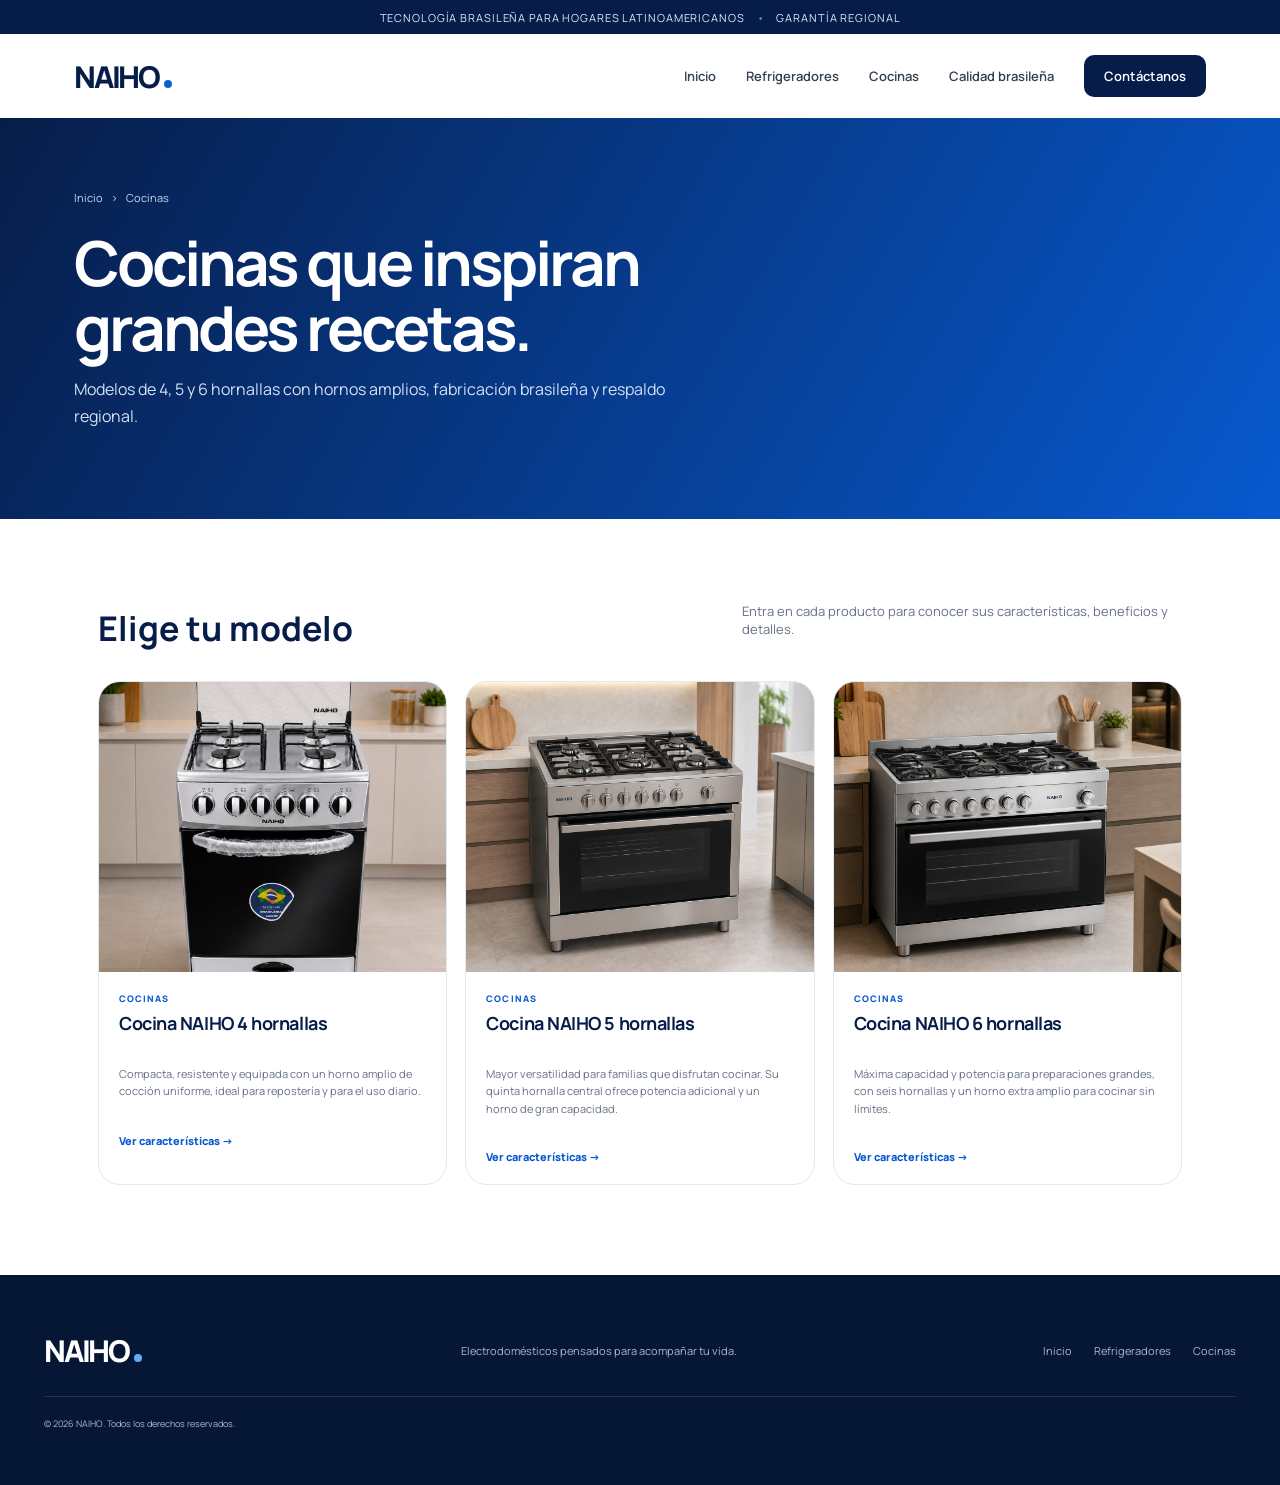
==== cocinas.html @ 5c00df86 "Sitio multip?gina con fichas completas de productos" ====
<!doctype html><html lang="es"><head><meta charset="utf-8"><meta name="viewport" content="width=device-width,initial-scale=1"><meta name="description" content="Cocinas NAIHO de 4, 5 y 6 hornallas."><title>Cocinas | NAIHO</title><link rel="preconnect" href="https://fonts.googleapis.com"><link rel="preconnect" href="https://fonts.gstatic.com" crossorigin><link href="https://fonts.googleapis.com/css2?family=Manrope:wght@400;500;600;700;800&display=swap" rel="stylesheet"><link rel="stylesheet" href="pages.css"></head><body data-page="category" data-category="cocinas"><script src="pages.js"></script></body></html>
---- pages.css ----
@import url('styles.css');
.sub-hero{background:linear-gradient(120deg,#071d49,#0759cf);color:#fff;padding:72px 24px}.sub-hero>div{max-width:1132px;margin:auto}.breadcrumbs{display:flex;gap:8px;align-items:center;font-size:11px;color:#c7daf7;margin-bottom:25px}.breadcrumbs a:hover{color:#fff}.sub-hero h1{font-size:clamp(38px,5vw,62px);line-height:1.05;letter-spacing:-.05em;margin:0 0 15px;max-width:750px}.sub-hero p{max-width:650px;color:#d2e1f5;line-height:1.7}.category-wrap{max-width:1132px;margin:auto;padding:70px 24px 90px}.category-intro{display:flex;justify-content:space-between;align-items:end;gap:30px;margin-bottom:30px}.category-intro h2{font-size:34px;color:var(--navy);margin:0}.category-intro p{max-width:440px;color:var(--muted);font-size:13px}.detail{max-width:1132px;margin:auto;padding:38px 24px 90px}.back-row{display:flex;gap:18px;align-items:center;margin-bottom:30px;font-size:12px}.back-button{border:0;background:#edf4ff;color:var(--blue);padding:10px 15px;border-radius:8px;font-weight:700;cursor:pointer}.detail-grid{display:grid;grid-template-columns:1.05fr .95fr;gap:55px;align-items:start}.detail-photo{background:#edf2f7;border-radius:24px;overflow:hidden;aspect-ratio:1/1}.detail-photo img{width:100%;height:100%;object-fit:cover}.detail-copy .kicker{display:block;margin-bottom:12px}.detail-copy h1{font-size:clamp(36px,4.5vw,56px);line-height:1.05;color:var(--navy);letter-spacing:-.05em;margin:0 0 18px}.detail-copy>.lead{color:var(--muted);line-height:1.75;font-size:14px}.spec-grid{display:grid;grid-template-columns:1fr 1fr;gap:12px;margin:28px 0}.spec{background:#f6f8fb;border-radius:12px;padding:15px}.spec small,.spec b{display:block}.spec small{font-size:9px;color:var(--muted);text-transform:uppercase;letter-spacing:.08em}.spec b{font-size:13px;color:var(--navy);margin-top:5px}.feature-list{list-style:none;padding:0;margin:25px 0}.feature-list li{padding:12px 0;border-bottom:1px solid var(--line);font-size:13px;color:#344054}.feature-list li:before{content:'✓';color:#0a9b60;font-weight:800;margin-right:10px}.detail-actions{display:flex;gap:10px;flex-wrap:wrap}.mini-note{font-size:10px;color:var(--muted);margin-top:14px}.page-footer{margin-top:0}@media(max-width:800px){.detail-grid{grid-template-columns:1fr}.category-intro{align-items:start;flex-direction:column}.sub-hero{padding-top:55px}.detail-photo{aspect-ratio:4/3}}@media(max-width:600px){.sub-hero h1{font-size:38px}.category-wrap,.detail{padding-left:18px;padding-right:18px}.spec-grid{grid-template-columns:1fr}.detail-copy h1{font-size:36px}.detail-actions .button{width:100%}}
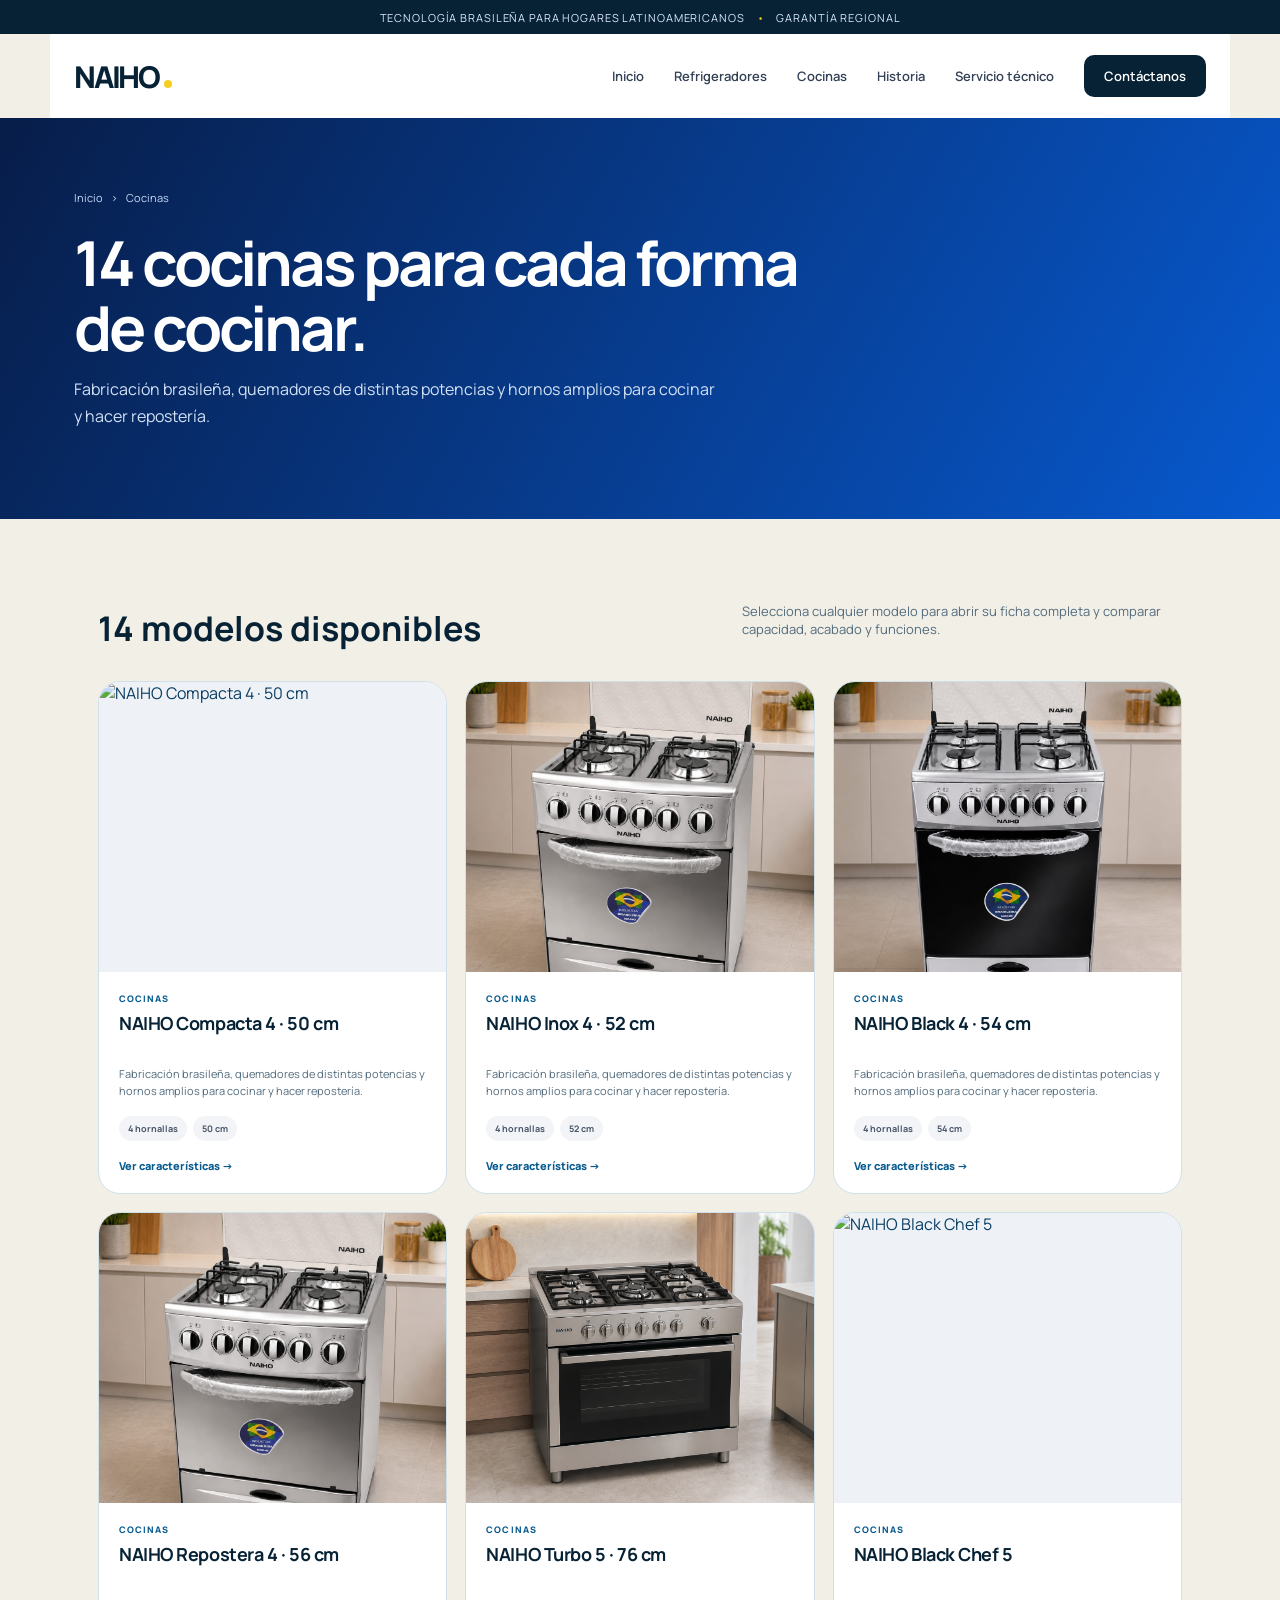
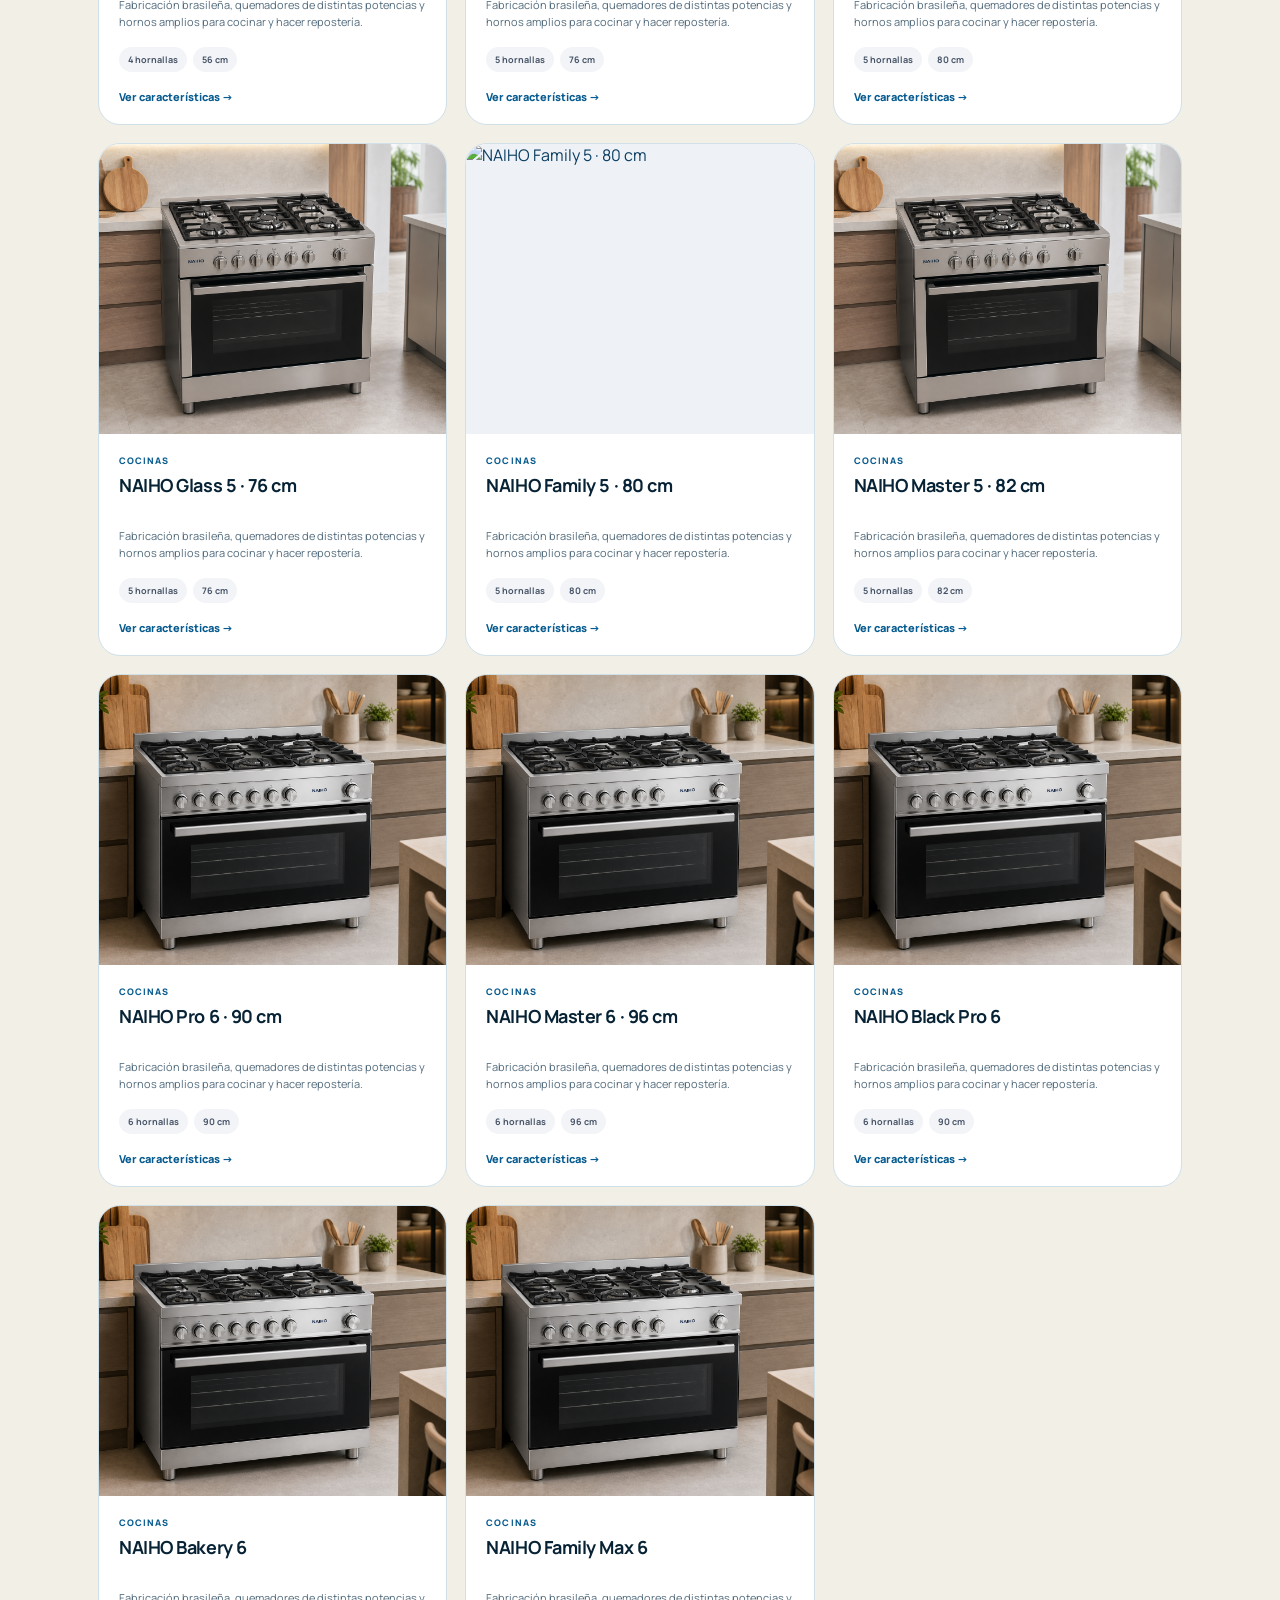
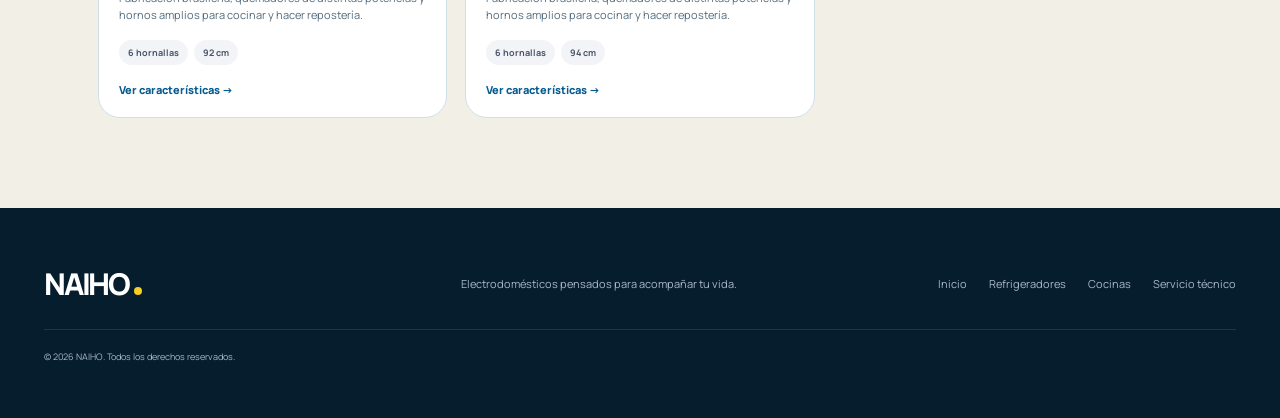
==== commit fa0c80ba: "Ampl?a cat?logo NAIHO: cocinas.html" ====
--- a/cocinas.html
+++ b/cocinas.html
@@ -1 +1 @@
-<!doctype html><html lang="es"><head><meta charset="utf-8"><meta name="viewport" content="width=device-width,initial-scale=1"><meta name="description" content="Cocinas NAIHO de 4, 5 y 6 hornallas."><title>Cocinas | NAIHO</title><link rel="preconnect" href="https://fonts.googleapis.com"><link rel="preconnect" href="https://fonts.gstatic.com" crossorigin><link href="https://fonts.googleapis.com/css2?family=Manrope:wght@400;500;600;700;800&display=swap" rel="stylesheet"><link rel="stylesheet" href="pages.css"></head><body data-page="category" data-category="cocinas"><script src="pages.js"></script></body></html>
+<!doctype html><html lang="es"><head><meta charset="utf-8"><meta name="viewport" content="width=device-width,initial-scale=1"><meta name="description" content="Cocinas NAIHO de 4, 5 y 6 hornallas."><title>Cocinas | NAIHO</title><link rel="preconnect" href="https://fonts.googleapis.com"><link rel="preconnect" href="https://fonts.gstatic.com" crossorigin><link href="https://fonts.googleapis.com/css2?family=Manrope:wght@400;500;600;700;800&display=swap" rel="stylesheet"><link rel="stylesheet" href="pages.css"><link rel="stylesheet" href="styles.css"></head><body data-page="category" data-category="cocinas"><script src="pages-v2.js"></script></body></html>
--- a/styles.css
+++ b/styles.css
@@ -0,0 +1,30 @@
+:root{--navy:#071d49;--blue:#073b91;--bright:#0759cf;--sky:#eaf3ff;--ink:#101828;--muted:#667085;--line:#e4e7ec;--white:#fff;--radius:22px}*{box-sizing:border-box}html{scroll-behavior:smooth}body{margin:0;font-family:Manrope,Arial,sans-serif;color:var(--ink);background:#fff}a{text-decoration:none;color:inherit}button{font:inherit}.topbar{height:34px;background:var(--navy);color:#dce9ff;display:flex;align-items:center;justify-content:center;font-size:11px;letter-spacing:.08em;text-transform:uppercase}.topbar span{color:#45a4ff;margin:0 12px}.header{height:84px;display:flex;align-items:center;justify-content:space-between;max-width:1240px;margin:auto;padding:0 24px;background:#fff}.logo{font-size:30px;font-weight:800;letter-spacing:-.075em;color:var(--navy);position:relative}.logo span{display:inline-block;width:8px;height:8px;background:#0b63ce;border-radius:50%;margin-left:5px}.nav{display:flex;align-items:center;gap:30px;font-size:13px;font-weight:600;color:#344054}.nav a{transition:.2s}.nav a:hover{color:var(--bright)}.nav-cta{background:var(--navy);color:#fff!important;padding:12px 20px;border-radius:10px}.menu{display:none;background:none;border:0;padding:5px}.menu i{display:block;width:25px;height:2px;background:var(--navy);margin:5px}.hero{min-height:675px;display:grid;grid-template-columns:1fr 1fr;background:linear-gradient(115deg,#f7faff 0%,#eef5ff 52%,#dcecff 100%);overflow:hidden}.hero-copy{padding:92px max(32px,calc((100vw - 1240px)/2));padding-right:40px;z-index:2}.eyebrow,.kicker{font-size:11px;font-weight:800;letter-spacing:.15em;color:var(--bright)}.eyebrow span{display:inline-grid;place-items:center;background:var(--bright);color:#fff;border-radius:50%;width:22px;height:22px;margin-right:8px}.hero h1{font-size:clamp(43px,4.4vw,70px);line-height:1.03;letter-spacing:-.055em;margin:20px 0;color:var(--navy);max-width:630px}.hero-copy>p{max-width:585px;font-size:17px;line-height:1.75;color:#475467}.hero-actions{display:flex;gap:12px;margin-top:34px}.button{display:inline-flex;align-items:center;justify-content:center;gap:18px;padding:15px 23px;border-radius:11px;font-size:13px;font-weight:800;transition:.2s}.button:hover{transform:translateY(-2px)}.primary{background:var(--bright);color:#fff;box-shadow:0 10px 25px #0759cf33}.secondary{border:1px solid #b7c8dc;color:var(--navy);background:#ffffffaa}.hero-proof{display:flex;margin-top:50px}.hero-proof div{padding:0 24px;border-left:1px solid #bfd0e4}.hero-proof div:first-child{padding-left:0;border:0}.hero-proof b,.hero-proof small{display:block}.hero-proof b{font-size:15px;color:var(--navy)}.hero-proof small{font-size:10px;margin-top:5px;color:#667085}.hero-visual{position:relative;display:flex;align-items:flex-end;justify-content:center}.hero-visual img{position:relative;z-index:2;max-height:620px;width:min(88%,600px);object-fit:cover;object-position:50% 44%;clip-path:inset(0 0 4% 0 round 36px);filter:drop-shadow(0 30px 30px #001c4a33)}.blue-orbit{position:absolute;width:630px;height:630px;border-radius:50%;background:linear-gradient(145deg,#0a5dd2,#052b70);right:-80px;bottom:-120px}.blue-orbit:before,.blue-orbit:after{content:"";position:absolute;border:1px solid #ffffff33;border-radius:50%;inset:55px}.blue-orbit:after{inset:115px}.hero-label{position:absolute;z-index:4;top:45px;right:35px;color:#fff;background:#071d49;padding:9px 14px;border-radius:30px;font-size:10px;font-weight:800;letter-spacing:.08em;text-transform:uppercase}.floating-card{position:absolute;z-index:4;bottom:45px;left:0;background:#fff;border-radius:14px;padding:14px 18px;display:flex;align-items:center;gap:12px;box-shadow:0 15px 50px #001c4a33}.floating-card>span{display:grid;place-items:center;width:34px;height:34px;border-radius:50%;background:#e9f8ef;color:#13a05f}.floating-card b,.floating-card small{display:block}.floating-card b{font-size:12px}.floating-card small{font-size:9px;color:var(--muted);margin-top:3px}.trust-strip{max-width:1240px;margin:-1px auto 0;display:grid;grid-template-columns:repeat(4,1fr);padding:28px 24px;border-bottom:1px solid var(--line)}.trust-strip article{display:flex;align-items:center;gap:13px;padding:5px 22px;border-right:1px solid var(--line)}.trust-strip article:last-child{border:0}.trust-strip>article>span{color:var(--bright);font-size:22px}.trust-strip b,.trust-strip small{display:block}.trust-strip b{font-size:12px}.trust-strip small{font-size:9px;color:var(--muted);margin-top:4px}.section{max-width:1240px;margin:auto;padding:100px 24px}.section-heading{display:flex;align-items:flex-end;justify-content:space-between;gap:40px}.section-heading h2,.quality h2,.cta h2{font-size:clamp(33px,3.5vw,50px);letter-spacing:-.045em;margin:10px 0;color:var(--navy)}.section-heading>p{max-width:430px;color:var(--muted);line-height:1.7;font-size:14px}.tabs{display:flex;gap:8px;margin:38px 0 25px;overflow-x:auto;padding-bottom:4px}.tab{border:1px solid var(--line);background:#fff;padding:10px 16px;border-radius:40px;color:#475467;font-size:11px;font-weight:700;white-space:nowrap;cursor:pointer}.tab.active{background:var(--navy);color:#fff;border-color:var(--navy)}.product-grid{display:grid;grid-template-columns:repeat(3,1fr);gap:20px}.product-card{border:1px solid var(--line);border-radius:var(--radius);overflow:hidden;background:#fff;transition:.25s}.product-card:hover{transform:translateY(-5px);box-shadow:0 18px 50px #10182812}.product-card.hidden{display:none}.product-image{height:350px;background:#f3f6fa;position:relative;overflow:hidden;display:flex;align-items:flex-end;justify-content:center}.product-image.local img{width:100%;height:100%;object-fit:cover;object-position:center 38%;transition:.4s}.product-card:hover .product-image.local img{transform:scale(1.035)}.product-image.crop img{object-position:center 42%}.badge{position:absolute;z-index:2;top:16px;left:16px;background:var(--bright);color:#fff;padding:7px 10px;border-radius:6px;font-size:9px;font-weight:800;letter-spacing:.08em}.badge.cool{background:#13a05f}.product-info{padding:22px}.product-info small{color:var(--bright);font-size:9px;font-weight:800;letter-spacing:.12em}.product-info h3{font-size:20px;color:var(--navy);margin:7px 0 8px;letter-spacing:-.025em}.product-info p{font-size:12px;line-height:1.6;color:var(--muted);margin:0 0 15px}.chips{display:flex;gap:6px;flex-wrap:wrap}.chips span{font-size:9px;font-weight:700;color:#475467;background:#f2f4f7;padding:6px 9px;border-radius:20px}.product-image.fridge{align-items:center}.fridge.one{background:linear-gradient(145deg,#dbe7f3,#f7fafc)}.fridge.two{background:linear-gradient(145deg,#eff2f5,#d4dbe3)}.appliance{filter:drop-shadow(0 18px 18px #22334a33)}.fridge-art{height:285px;width:145px;background:linear-gradient(90deg,#eef2f5,#fff 45%,#dbe1e6);border-radius:13px 13px 8px 8px;border:2px solid #c2cad2;position:relative}.fridge-art:before{content:"NAIHO";position:absolute;top:18px;left:17px;font-weight:800;font-size:10px;color:#1b2735}.fridge-art:after{content:"";position:absolute;top:40%;left:0;right:0;height:2px;background:#bcc5ce}.fridge-art i{position:absolute;right:12px;width:3px;height:55px;background:#727c86;border-radius:3px}.fridge-art i:first-child{top:55px}.fridge-art i:last-child{top:137px}.fridge-art.slim{width:128px;height:295px;background:linear-gradient(90deg,#26313b,#5b6670 50%,#1a2229);border-color:#131a20}.fridge-art.slim:before{color:#fff}.product-image.stove{align-items:flex-end}.stove.blue{background:linear-gradient(145deg,#dfeaff,#b8cdec)}.stove.silver{background:linear-gradient(145deg,#edf0f3,#c9d0d7)}.stove-art{height:265px;width:220px;background:linear-gradient(90deg,#e1e5e8,#fff 45%,#c8cdd1);border:2px solid #aab2b9;border-radius:12px 12px 3px 3px;position:relative}.stove-art:after{content:"";position:absolute;left:18px;right:18px;top:90px;height:125px;background:#151d24;border-radius:7px;border:5px solid #d4d8da}.stove-art>b{position:absolute;z-index:2;top:67px;left:91px;font-size:9px}.burners{height:58px;background:#929ba2;display:grid;grid-template-columns:repeat(3,1fr);gap:6px;padding:8px;border-radius:9px 9px 0 0}.burners i{background:#1b2228;border-radius:50%;border:4px solid #d9dde0}.burners.five{grid-template-columns:repeat(3,1fr)}.burners.five i:nth-child(4){grid-column:1/2;margin-left:18px}.burners.five i:nth-child(5){grid-column:3/4;margin-right:18px}.quality{background:var(--navy);color:#fff;display:grid;grid-template-columns:1fr 1fr;min-height:720px}.quality-image{position:relative;overflow:hidden;min-height:620px}.quality-image:after{content:"";position:absolute;inset:0;background:linear-gradient(90deg,transparent 60%,var(--navy))}.quality-image img{width:100%;height:100%;object-fit:cover;object-position:center 38%}.quality-image>span{position:absolute;z-index:2;left:9%;bottom:8%;width:115px;height:115px;border-radius:50%;background:#fff;color:var(--blue);display:grid;place-content:center;text-align:center;line-height:1.1;font-size:11px;transform:rotate(-8deg);box-shadow:0 10px 40px #001a4b55}.quality-image span b{font-size:24px;text-transform:uppercase}.quality-copy{padding:90px max(30px,calc((100vw - 1240px)/2));padding-left:70px}.kicker.light{color:#6eb2ff}.quality h2{color:#fff}.quality-copy>p{color:#bac6d9;line-height:1.8;max-width:580px;font-size:14px}.quality-list{margin-top:38px}.quality-list article{display:flex;gap:20px;padding:20px 0;border-top:1px solid #ffffff1f}.quality-list article>span{font-size:12px;color:#6eb2ff;font-weight:800}.quality-list b{font-size:14px}.quality-list p{font-size:11px;color:#9eacc2;line-height:1.6;margin:6px 0 0}.cta{max-width:1192px;margin:90px auto;padding:60px 65px;border-radius:28px;background:linear-gradient(120deg,#e7f1ff,#f7faff);display:flex;align-items:center;justify-content:space-between;gap:30px}.cta h2{margin-bottom:5px}.cta p{color:var(--muted);font-size:13px}footer{background:#061735;color:#aab8cc;padding:55px max(24px,calc((100vw - 1192px)/2));display:grid;grid-template-columns:1.2fr 1.3fr 1fr;align-items:center;gap:25px}footer .light-logo{color:#fff}footer p{font-size:11px}footer>div{display:flex;justify-content:flex-end;gap:22px;font-size:11px}footer>small{grid-column:1/-1;border-top:1px solid #ffffff1c;padding-top:20px;font-size:9px}.light-logo span{background:#5cacff}
+@media(max-width:900px){.menu{display:block}.nav{position:absolute;z-index:10;top:118px;left:16px;right:16px;background:#fff;padding:25px;border-radius:16px;box-shadow:0 20px 60px #0b183333;display:none;flex-direction:column;align-items:stretch}.nav.open{display:flex}.hero{grid-template-columns:1fr}.hero-copy{padding:70px 28px 25px}.hero-visual{min-height:540px}.hero-visual img{max-height:520px}.blue-orbit{right:-140px}.floating-card{left:25px}.trust-strip{grid-template-columns:1fr 1fr}.trust-strip article:nth-child(2){border-right:0}.product-grid{grid-template-columns:1fr 1fr}.quality{grid-template-columns:1fr}.quality-image{min-height:590px}.quality-copy{padding:65px 28px}.cta{margin:60px 24px}.section-heading{align-items:flex-start;flex-direction:column}.section-heading>p{margin:0}.product-image{height:330px}}
+@media(max-width:600px){.topbar{font-size:8px;text-align:center;padding:0 8px}.header{height:72px}.nav{top:104px}.hero-copy{padding-top:50px}.hero h1{font-size:42px}.hero-copy>p{font-size:14px}.hero-actions{flex-direction:column;align-items:stretch}.hero-proof{display:grid;grid-template-columns:1fr 1fr;gap:20px}.hero-proof div{padding:0 12px}.hero-proof div:nth-child(3){grid-column:1/-1;border:0;padding:0}.hero-visual{min-height:440px}.hero-visual img{max-height:420px;width:95%}.blue-orbit{width:460px;height:460px}.hero-label{top:15px;right:15px}.floating-card{bottom:20px}.trust-strip{grid-template-columns:1fr;padding:20px 18px}.trust-strip article{border-right:0;border-bottom:1px solid var(--line);padding:14px 5px}.section{padding:70px 18px}.product-grid{grid-template-columns:1fr}.product-image{height:390px}.quality-image{min-height:500px}.quality-image:after{background:linear-gradient(0deg,var(--navy),transparent 50%)}.quality-copy{padding-top:30px}.cta{padding:42px 25px;flex-direction:column;align-items:flex-start}.cta .button{width:100%}footer{grid-template-columns:1fr;text-align:center}footer>div{justify-content:center}footer>small{grid-column:1}}
+
+/* Refined responsive layout */
+.header,.section,.trust-strip{max-width:1180px}.hero{min-height:590px;grid-template-columns:minmax(0,1fr) minmax(470px,1fr)}.hero-copy{padding-top:72px;padding-bottom:58px}.hero h1{font-size:clamp(40px,3.7vw,56px);max-width:560px;line-height:1.06}.hero-copy>p{font-size:15px;max-width:540px}.hero-visual img{max-height:550px;width:min(82%,520px)}.blue-orbit{width:560px;height:560px}.hero-proof{margin-top:38px}.section{padding-top:82px;padding-bottom:82px}.section-heading h2,.quality h2,.cta h2{font-size:clamp(30px,3vw,44px)}.product-grid{gap:18px;align-items:stretch}.product-card{display:flex;flex-direction:column}.product-image{height:290px;align-items:center;background:#eef2f6}.product-info{padding:20px;display:flex;flex-direction:column;flex:1}.product-info h3{font-size:18px;line-height:1.25;min-height:45px}.product-info p{font-size:11px;min-height:36px}.chips{margin-top:auto}.product-image.real-photo img{width:100%;height:100%;object-fit:cover;object-position:center 48%;transition:transform .4s}.product-image.real-photo.landscape img{object-position:center center}.product-card:hover .real-photo img{transform:scale(1.025)}.quality{min-height:640px}.quality-copy{padding-top:70px;padding-bottom:70px}.cta{max-width:1132px}
+@media (min-width:901px) and (max-width:1180px){.header{padding-left:32px;padding-right:32px}.nav{gap:18px}.hero{grid-template-columns:52% 48%}.hero-copy{padding-left:42px;padding-right:24px}.hero h1{font-size:46px}.hero-visual img{width:90%;max-height:520px}.blue-orbit{right:-170px}.floating-card{left:18px}.product-grid{grid-template-columns:repeat(3,minmax(0,1fr))}.section{padding-left:32px;padding-right:32px}.product-image{height:260px}.product-info h3{font-size:17px}}
+@media(max-width:900px){.hero{grid-template-columns:1fr}.hero h1{font-size:clamp(38px,8vw,52px)}.product-grid{grid-template-columns:repeat(2,minmax(0,1fr))}.product-image{height:310px}}
+@media(max-width:600px){.hero h1{font-size:37px}.hero-visual{min-height:410px}.hero-visual img{max-height:390px}.hero-proof b{font-size:13px}.section-heading h2,.quality h2,.cta h2{font-size:31px}.product-grid{grid-template-columns:1fr}.product-image{height:360px}.product-info h3,.product-info p{min-height:0}.quality-image{min-height:440px}}
+.card-link{display:inline-flex;margin-top:17px;color:var(--bright);font-size:11px;font-weight:800}.card-link:hover{text-decoration:underline}
+
+/* Paleta original NAIHO */
+:root{--navy:#062234;--blue:#075b8f;--bright:#075b8f;--green:#117044;--yellow:#f6cf22;--cream:#f2efe7;--sky:#d9e8ef;--ink:#0a3d62;--muted:#526b7c;--line:#cfe0e9}
+body{background:var(--cream)}
+.header,.product-card,.tab{background:#fff}
+.logo span,.light-logo span{background:var(--yellow)}
+.topbar span{color:var(--yellow)}
+.hero{background:linear-gradient(115deg,#f2efe7 0%,#edf2ef 52%,#d9e8ef 100%)}
+.blue-orbit{background:linear-gradient(145deg,var(--green),var(--navy))}
+.eyebrow span,.primary,.badge{background:var(--blue)}
+.badge.cool,.floating-card>span{background:var(--green);color:#fff}
+.tab.active{background:var(--navy);border-color:var(--yellow);box-shadow:inset 0 -3px 0 var(--yellow)}
+.trust-strip,.products{background:#fff}
+.quality{background:var(--navy)}
+.kicker.light,.quality-list article>span{color:var(--yellow)}
+.cta{background:linear-gradient(120deg,#f6cf2230,#d9e8ef)}
+footer{background:#061d2d}
+.service-section{background:var(--cream);max-width:none;padding-left:max(24px,calc((100vw - 1132px)/2));padding-right:max(24px,calc((100vw - 1132px)/2))}.service-heading{max-width:1132px;margin:auto}.service-grid{max-width:1132px;margin:35px auto 0;display:grid;grid-template-columns:repeat(3,1fr);gap:14px}.service-grid article{background:#fff;border:1px solid var(--line);border-radius:15px;padding:18px;display:flex;align-items:center;gap:14px;box-shadow:0 8px 30px #0622340a}.service-grid article>span{width:42px;height:42px;border-radius:50%;display:grid;place-items:center;background:var(--navy);color:var(--yellow);font-size:10px;font-weight:800;letter-spacing:.06em;flex:0 0 auto}.service-grid article div{display:grid;grid-template-columns:auto auto;column-gap:10px;align-items:center}.service-grid b{grid-column:1/-1;color:var(--navy);font-size:13px;margin-bottom:4px}.service-grid a{font-size:11px;color:var(--blue);font-weight:700}.service-grid a:hover{text-decoration:underline}.service-note{max-width:1132px;margin:20px auto 0;color:var(--muted);font-size:10px}@media(max-width:800px){.service-grid{grid-template-columns:repeat(2,1fr)}}@media(max-width:520px){.service-grid{grid-template-columns:1fr}.service-grid article{padding:16px}}
+.history-section{background:linear-gradient(125deg,var(--navy),#07344d);color:#fff;padding:85px max(24px,calc((100vw - 1132px)/2));display:grid;grid-template-columns:1.15fr .85fr;gap:70px;align-items:center}.history-copy h2{font-size:clamp(35px,4vw,52px);line-height:1.06;letter-spacing:-.05em;margin:12px 0 18px}.history-copy>p{color:#cfe0e9;max-width:650px;line-height:1.8;font-size:14px}.history-stats{display:flex;margin-top:34px}.history-stats div{padding:0 24px;border-left:1px solid #ffffff2b}.history-stats div:first-child{padding-left:0;border:0}.history-stats b,.history-stats small{display:block}.history-stats b{color:var(--yellow);font-size:21px}.history-stats small{color:#cfe0e9;font-size:9px;margin-top:5px}.factory-card{background:#fff;color:var(--ink);border-radius:22px;padding:35px;font-style:normal;border-top:5px solid var(--yellow);box-shadow:0 24px 60px #00162255}.factory-card>span{font-size:9px;font-weight:800;color:var(--green);letter-spacing:.14em}.factory-card h3{font-size:24px;color:var(--navy);margin:9px 0}.factory-card p{color:var(--muted);line-height:1.7;font-size:13px}.factory-card a{display:inline-flex;margin-top:12px;color:var(--blue);font-size:11px;font-weight:800}.factory-card a:hover{text-decoration:underline}@media(max-width:800px){.history-section{grid-template-columns:1fr;gap:38px}.history-stats{flex-wrap:wrap;gap:20px}.history-stats div{padding:0 16px}}@media(max-width:520px){.history-section{padding-top:65px;padding-bottom:65px}.history-stats{display:grid;grid-template-columns:1fr 1fr}.history-stats div:nth-child(3){border:0;padding:0}.factory-card{padding:27px}}
+.history-factory{grid-column:1/-1;margin:0;position:relative;height:390px;border-radius:24px;overflow:hidden;box-shadow:0 25px 70px #00162266}.history-factory img{width:100%;height:100%;object-fit:cover}.history-factory:after{content:"";position:absolute;inset:0;background:linear-gradient(0deg,#062234cc,transparent 45%)}.history-factory figcaption{position:absolute;z-index:2;left:26px;bottom:22px;color:#fff;font-size:11px;font-weight:700;letter-spacing:.04em}@media(max-width:800px){.history-factory{height:300px}}@media(max-width:520px){.history-factory{height:230px;border-radius:17px}.history-factory figcaption{left:18px;bottom:15px;right:18px}}
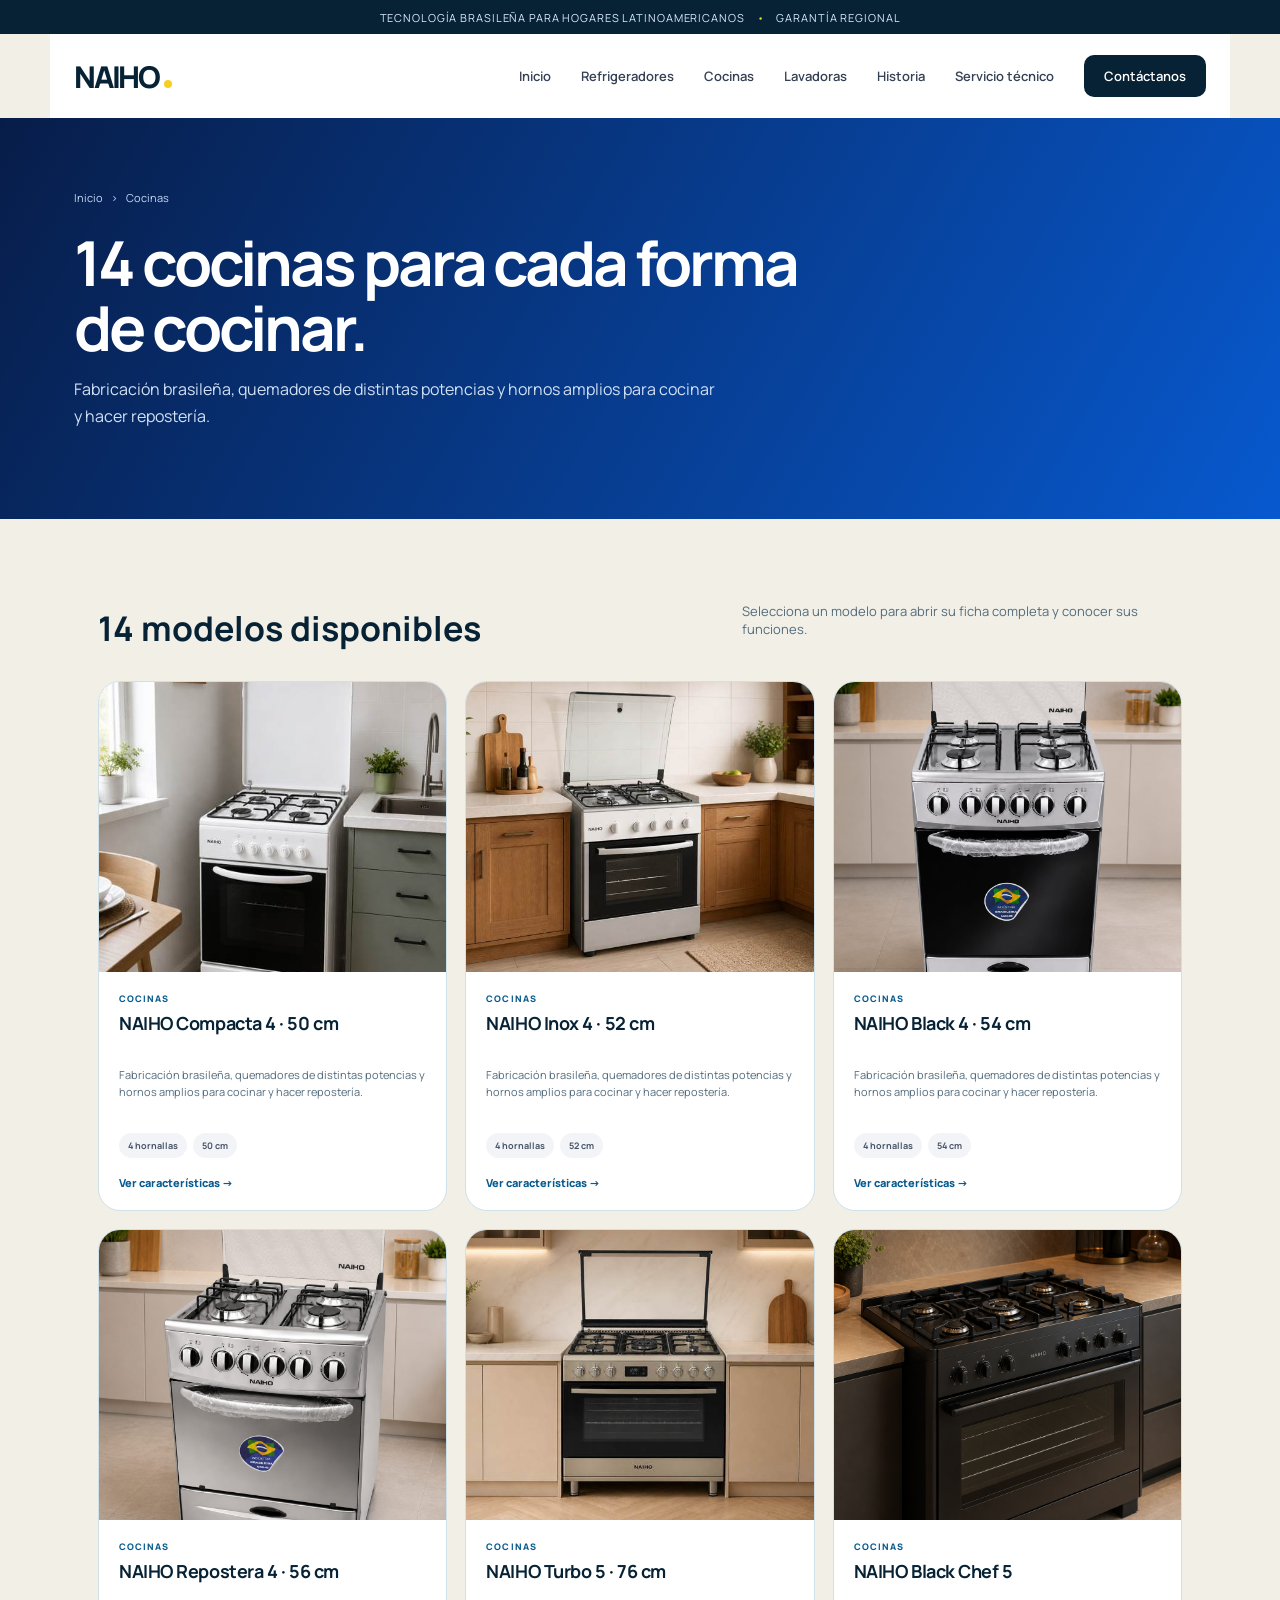
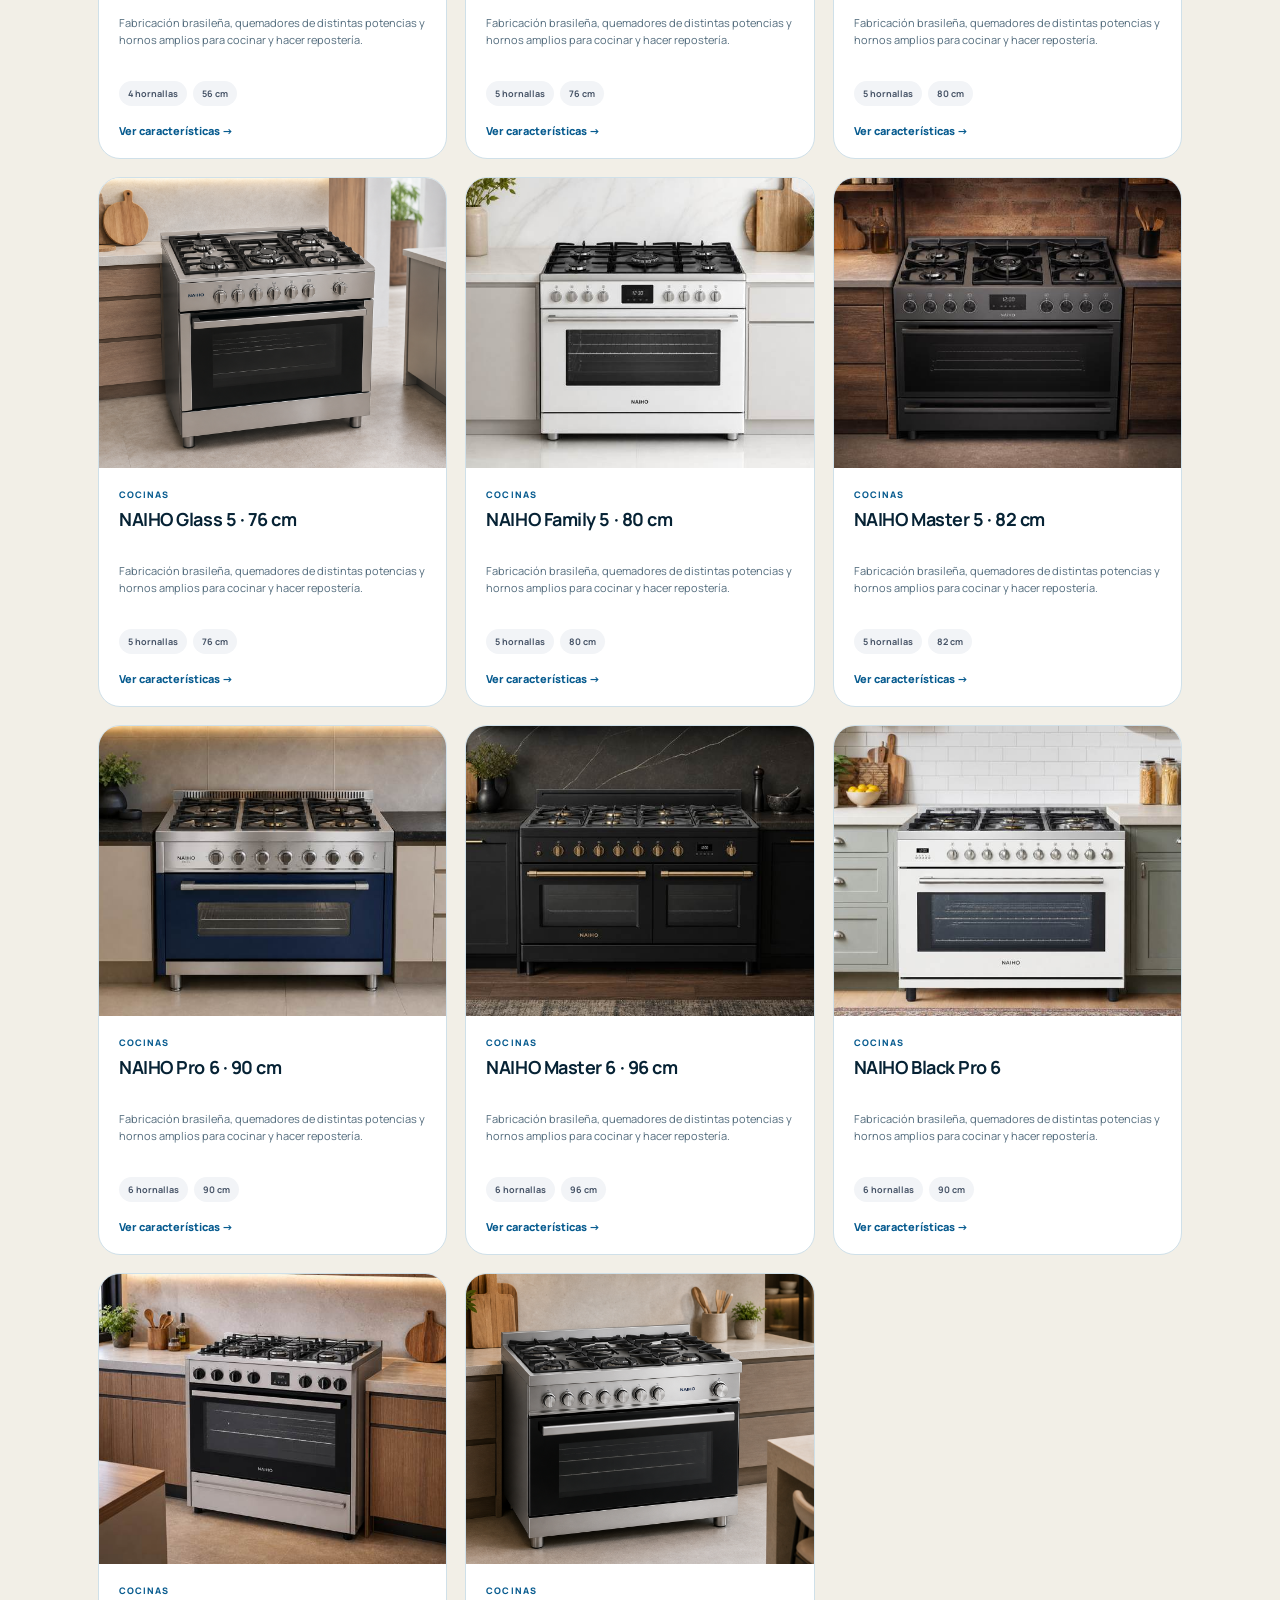
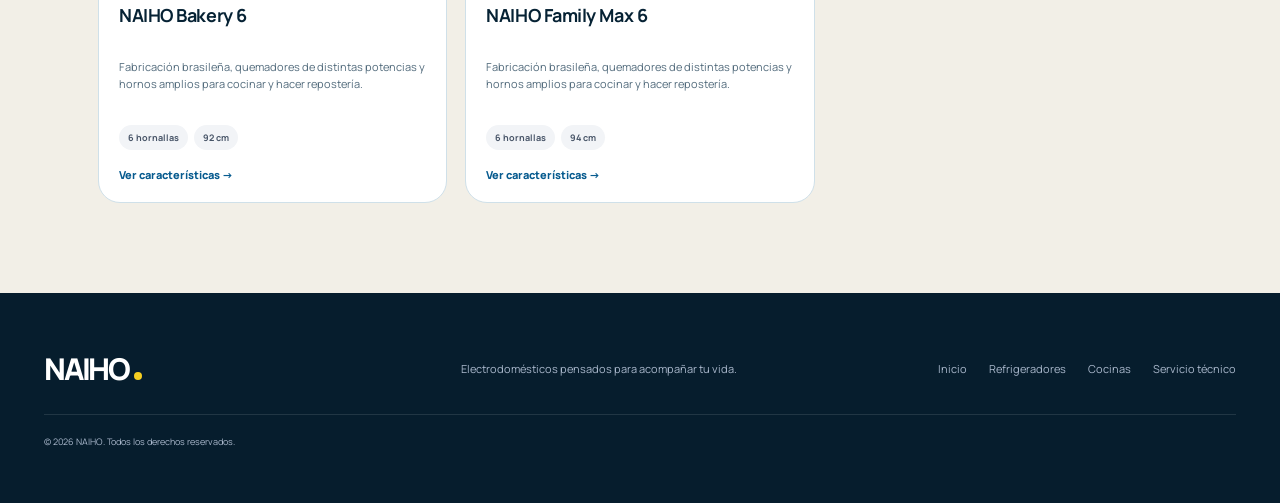
==== commit 911d497e: "Renovar caché de la galería profesional" ====
--- a/cocinas.html
+++ b/cocinas.html
@@ -1 +1 @@
-<!doctype html><html lang="es"><head><meta charset="utf-8"><meta name="viewport" content="width=device-width,initial-scale=1"><meta name="description" content="Cocinas NAIHO de 4, 5 y 6 hornallas."><title>Cocinas | NAIHO</title><link rel="preconnect" href="https://fonts.googleapis.com"><link rel="preconnect" href="https://fonts.gstatic.com" crossorigin><link href="https://fonts.googleapis.com/css2?family=Manrope:wght@400;500;600;700;800&display=swap" rel="stylesheet"><link rel="stylesheet" href="pages.css"><link rel="stylesheet" href="styles.css"></head><body data-page="category" data-category="cocinas"><script src="pages-v2.js"></script></body></html>
+<!doctype html><html lang="es"><head><meta charset="utf-8"><meta name="viewport" content="width=device-width,initial-scale=1"><meta name="description" content="Cocinas NAIHO de 4, 5 y 6 hornallas."><title>Cocinas | NAIHO</title><link rel="preconnect" href="https://fonts.googleapis.com"><link rel="preconnect" href="https://fonts.gstatic.com" crossorigin><link href="https://fonts.googleapis.com/css2?family=Manrope:wght@400;500;600;700;800&display=swap" rel="stylesheet"><link rel="stylesheet" href="pages.css"><link rel="stylesheet" href="styles.css"></head><body data-page="category" data-category="cocinas"><script src="pages-v2.js?v=33f01eb5"></script></body></html>
--- a/pages.css
+++ b/pages.css
@@ -1,2 +1,3 @@
 @import url('styles.css');
 .sub-hero{background:linear-gradient(120deg,#071d49,#0759cf);color:#fff;padding:72px 24px}.sub-hero>div{max-width:1132px;margin:auto}.breadcrumbs{display:flex;gap:8px;align-items:center;font-size:11px;color:#c7daf7;margin-bottom:25px}.breadcrumbs a:hover{color:#fff}.sub-hero h1{font-size:clamp(38px,5vw,62px);line-height:1.05;letter-spacing:-.05em;margin:0 0 15px;max-width:750px}.sub-hero p{max-width:650px;color:#d2e1f5;line-height:1.7}.category-wrap{max-width:1132px;margin:auto;padding:70px 24px 90px}.category-intro{display:flex;justify-content:space-between;align-items:end;gap:30px;margin-bottom:30px}.category-intro h2{font-size:34px;color:var(--navy);margin:0}.category-intro p{max-width:440px;color:var(--muted);font-size:13px}.detail{max-width:1132px;margin:auto;padding:38px 24px 90px}.back-row{display:flex;gap:18px;align-items:center;margin-bottom:30px;font-size:12px}.back-button{border:0;background:#edf4ff;color:var(--blue);padding:10px 15px;border-radius:8px;font-weight:700;cursor:pointer}.detail-grid{display:grid;grid-template-columns:1.05fr .95fr;gap:55px;align-items:start}.detail-photo{background:#edf2f7;border-radius:24px;overflow:hidden;aspect-ratio:1/1}.detail-photo img{width:100%;height:100%;object-fit:cover}.detail-copy .kicker{display:block;margin-bottom:12px}.detail-copy h1{font-size:clamp(36px,4.5vw,56px);line-height:1.05;color:var(--navy);letter-spacing:-.05em;margin:0 0 18px}.detail-copy>.lead{color:var(--muted);line-height:1.75;font-size:14px}.spec-grid{display:grid;grid-template-columns:1fr 1fr;gap:12px;margin:28px 0}.spec{background:#f6f8fb;border-radius:12px;padding:15px}.spec small,.spec b{display:block}.spec small{font-size:9px;color:var(--muted);text-transform:uppercase;letter-spacing:.08em}.spec b{font-size:13px;color:var(--navy);margin-top:5px}.feature-list{list-style:none;padding:0;margin:25px 0}.feature-list li{padding:12px 0;border-bottom:1px solid var(--line);font-size:13px;color:#344054}.feature-list li:before{content:'✓';color:#0a9b60;font-weight:800;margin-right:10px}.detail-actions{display:flex;gap:10px;flex-wrap:wrap}.mini-note{font-size:10px;color:var(--muted);margin-top:14px}.page-footer{margin-top:0}@media(max-width:800px){.detail-grid{grid-template-columns:1fr}.category-intro{align-items:start;flex-direction:column}.sub-hero{padding-top:55px}.detail-photo{aspect-ratio:4/3}}@media(max-width:600px){.sub-hero h1{font-size:38px}.category-wrap,.detail{padding-left:18px;padding-right:18px}.spec-grid{grid-template-columns:1fr}.detail-copy h1{font-size:36px}.detail-actions .button{width:100%}}
+.product-gallery{display:grid;grid-template-columns:repeat(4,1fr);gap:10px;margin-top:14px}.gallery-thumb{padding:0;border:2px solid transparent;border-radius:14px;overflow:hidden;background:#fff;cursor:pointer;aspect-ratio:1}.gallery-thumb.active{border-color:#f4b400}.gallery-thumb img{width:100%;height:100%;object-fit:cover;display:block}.detail-photo img{object-fit:contain}.product-card .real-photo img{object-fit:cover}@media(max-width:640px){.product-gallery{gap:7px}.gallery-thumb{border-radius:10px}}
--- a/styles.css
+++ b/styles.css
@@ -28,3 +28,4 @@
 .service-section{background:var(--cream);max-width:none;padding-left:max(24px,calc((100vw - 1132px)/2));padding-right:max(24px,calc((100vw - 1132px)/2))}.service-heading{max-width:1132px;margin:auto}.service-grid{max-width:1132px;margin:35px auto 0;display:grid;grid-template-columns:repeat(3,1fr);gap:14px}.service-grid article{background:#fff;border:1px solid var(--line);border-radius:15px;padding:18px;display:flex;align-items:center;gap:14px;box-shadow:0 8px 30px #0622340a}.service-grid article>span{width:42px;height:42px;border-radius:50%;display:grid;place-items:center;background:var(--navy);color:var(--yellow);font-size:10px;font-weight:800;letter-spacing:.06em;flex:0 0 auto}.service-grid article div{display:grid;grid-template-columns:auto auto;column-gap:10px;align-items:center}.service-grid b{grid-column:1/-1;color:var(--navy);font-size:13px;margin-bottom:4px}.service-grid a{font-size:11px;color:var(--blue);font-weight:700}.service-grid a:hover{text-decoration:underline}.service-note{max-width:1132px;margin:20px auto 0;color:var(--muted);font-size:10px}@media(max-width:800px){.service-grid{grid-template-columns:repeat(2,1fr)}}@media(max-width:520px){.service-grid{grid-template-columns:1fr}.service-grid article{padding:16px}}
 .history-section{background:linear-gradient(125deg,var(--navy),#07344d);color:#fff;padding:85px max(24px,calc((100vw - 1132px)/2));display:grid;grid-template-columns:1.15fr .85fr;gap:70px;align-items:center}.history-copy h2{font-size:clamp(35px,4vw,52px);line-height:1.06;letter-spacing:-.05em;margin:12px 0 18px}.history-copy>p{color:#cfe0e9;max-width:650px;line-height:1.8;font-size:14px}.history-stats{display:flex;margin-top:34px}.history-stats div{padding:0 24px;border-left:1px solid #ffffff2b}.history-stats div:first-child{padding-left:0;border:0}.history-stats b,.history-stats small{display:block}.history-stats b{color:var(--yellow);font-size:21px}.history-stats small{color:#cfe0e9;font-size:9px;margin-top:5px}.factory-card{background:#fff;color:var(--ink);border-radius:22px;padding:35px;font-style:normal;border-top:5px solid var(--yellow);box-shadow:0 24px 60px #00162255}.factory-card>span{font-size:9px;font-weight:800;color:var(--green);letter-spacing:.14em}.factory-card h3{font-size:24px;color:var(--navy);margin:9px 0}.factory-card p{color:var(--muted);line-height:1.7;font-size:13px}.factory-card a{display:inline-flex;margin-top:12px;color:var(--blue);font-size:11px;font-weight:800}.factory-card a:hover{text-decoration:underline}@media(max-width:800px){.history-section{grid-template-columns:1fr;gap:38px}.history-stats{flex-wrap:wrap;gap:20px}.history-stats div{padding:0 16px}}@media(max-width:520px){.history-section{padding-top:65px;padding-bottom:65px}.history-stats{display:grid;grid-template-columns:1fr 1fr}.history-stats div:nth-child(3){border:0;padding:0}.factory-card{padding:27px}}
 .history-factory{grid-column:1/-1;margin:0;position:relative;height:390px;border-radius:24px;overflow:hidden;box-shadow:0 25px 70px #00162266}.history-factory img{width:100%;height:100%;object-fit:cover}.history-factory:after{content:"";position:absolute;inset:0;background:linear-gradient(0deg,#062234cc,transparent 45%)}.history-factory figcaption{position:absolute;z-index:2;left:26px;bottom:22px;color:#fff;font-size:11px;font-weight:700;letter-spacing:.04em}@media(max-width:800px){.history-factory{height:300px}}@media(max-width:520px){.history-factory{height:230px;border-radius:17px}.history-factory figcaption{left:18px;bottom:15px;right:18px}}
+.catalog-grid{grid-template-columns:repeat(3,minmax(0,1fr))}.catalog-grid .product-info h3{min-height:46px}.catalog-grid .product-info p{min-height:52px}@media(max-width:900px){.catalog-grid{grid-template-columns:repeat(2,minmax(0,1fr))}}@media(max-width:600px){.catalog-grid{grid-template-columns:1fr}.catalog-grid .product-info h3,.catalog-grid .product-info p{min-height:0}}
